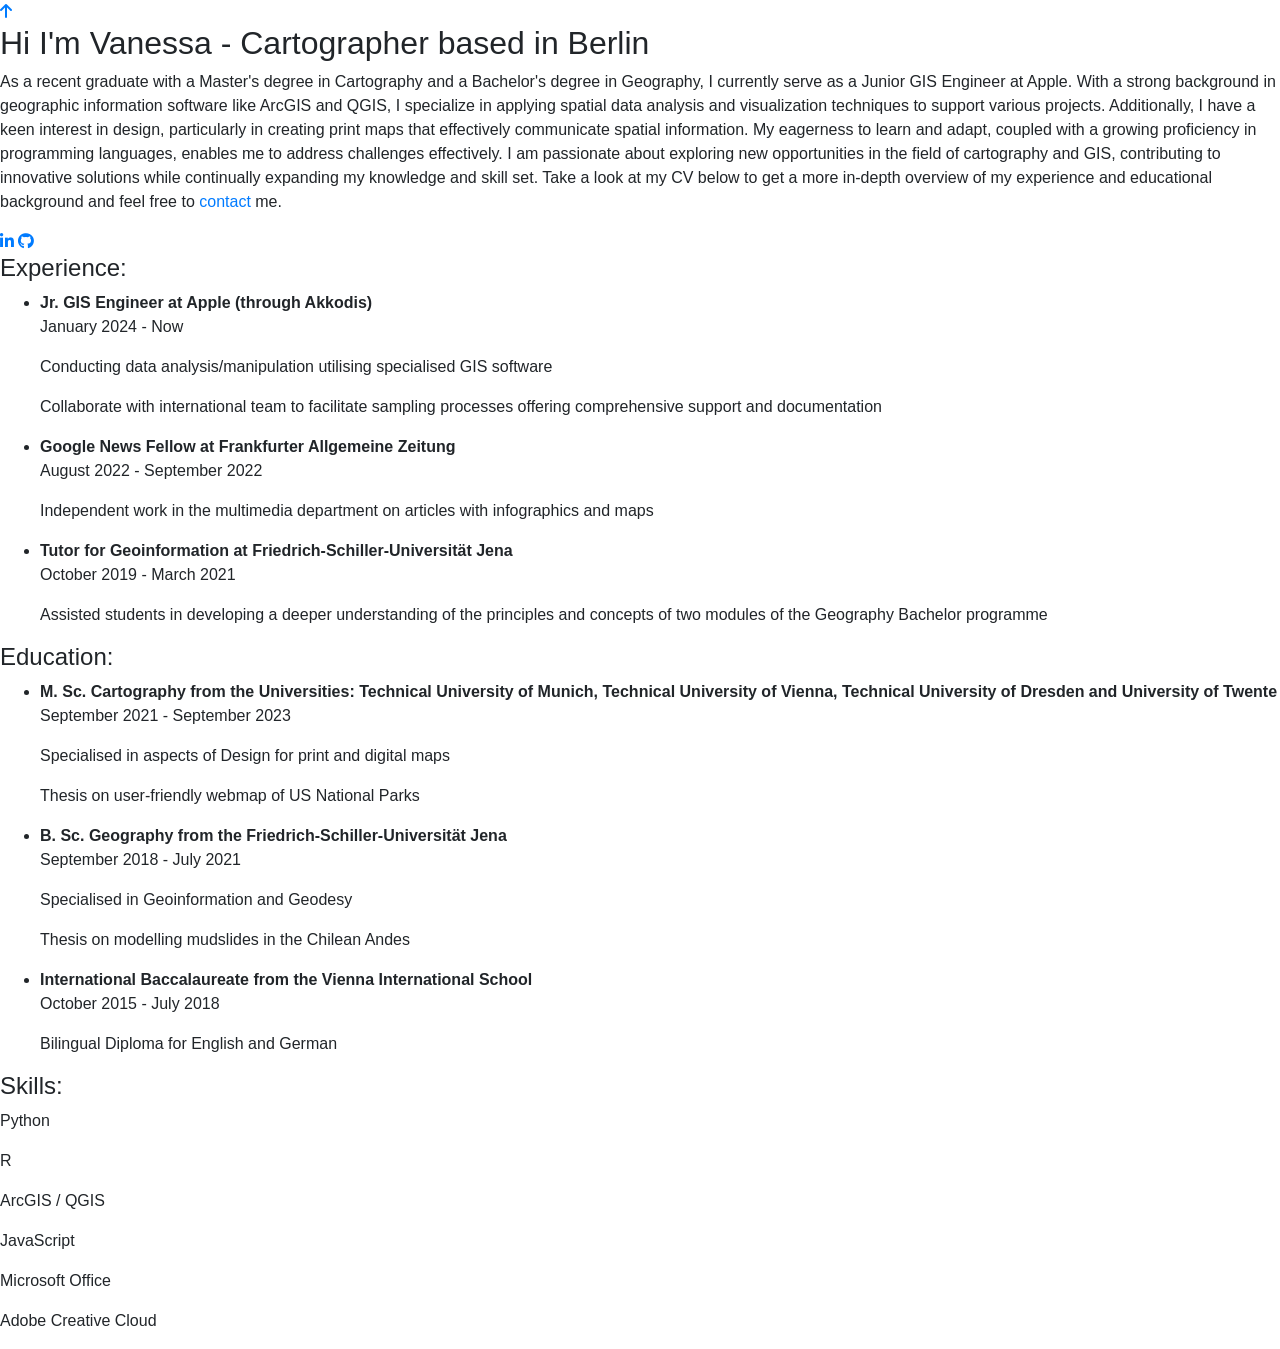
==== about.html @ c9ac45af "Update about.html" ====
<!DOCTYPE html>
<html>
<head>
    <meta charset="UTF-8">
    <meta name="viewport" content="width=device-width, initial-scale=1.0">
    <title>About Page</title>
    <link rel="stylesheet" href="style.css">
    <link rel="stylesheet" href="https://cdnjs.cloudflare.com/ajax/libs/font-awesome/6.0.0-beta3/css/all.min.css">
</head>
  
<body>
    <div class="background-image"></div>
  <div id="navbar-placeholder"></div>
  <a id="back-to-top-btn" href="#top"><i class="fas fa-arrow-up"></i></a>
  <div class="banner">
    <h2>Hi I'm Vanessa - Cartographer based in Berlin</h2>
    <p>As a recent graduate with a Master's degree in Cartography and a Bachelor's degree in Geography, I currently serve as a Junior GIS Engineer at Apple. With a strong background in geographic information software like ArcGIS and QGIS, I specialize in applying spatial data analysis and visualization techniques to support various projects. Additionally, I have a keen interest in design, particularly in creating print maps that effectively communicate spatial information. My eagerness to learn and adapt, coupled with a growing proficiency in programming languages, enables me to address challenges effectively. I am passionate about exploring new opportunities in the field of cartography and GIS, contributing to innovative solutions while continually expanding my knowledge and skill set. Take a look at my CV below to get a more in-depth overview of my experience and educational background and feel free to <a href="contact.html">contact</a> me.</p>
        <div class="social-icons">
            <a href="https://www.linkedin.com/in/vanessa-henkes-365240237" target="_blank"><i class="fa-brands fa-linkedin-in"></i></a>
            <a href="https://github.com/VnssHks" target="_blank"><i class="fab fa-github"></i></a>
          </div>
  </div>
  

  <div class="cv-section">
    <div class="cv-section">
        <div class="cv-entry">
          <div class="flex-container">
            <div class="flex-item experience">
              <h4>Experience:</h4>
              <ul>
                <li>
                  <strong>Jr. GIS Engineer at Apple (through Akkodis)</strong>
                  <p class="cv-date">January 2024 - Now</p>
                  <p>Conducting data analysis/manipulation utilising specialised GIS software</p>
                  <p>Collaborate with international team to facilitate sampling processes offering comprehensive support and documentation</p>
                </li>
                <li>
                  <strong>Google News Fellow at Frankfurter Allgemeine Zeitung</strong>
                  <p class="cv-date">August 2022 - September 2022</p>
                  <p>Independent work in the multimedia department on articles with infographics and maps</p>
                </li>
                <li>
                  <strong>Tutor for Geoinformation at Friedrich-Schiller-Universität Jena</strong>
                  <p class="cv-date">October 2019 - March 2021</p>
                  <p>Assisted students in developing a deeper understanding of the principles and concepts of two modules of the Geography Bachelor programme</p>
                </li>
              </ul>
            </div>
            <div class="flex-item education">
              <h4>Education:</h4>
              <ul>
                <li>
                    <strong>M. Sc. Cartography from the Universities: Technical University of Munich, Technical University of Vienna, Technical University of Dresden and University of Twente</strong>
                    <p class="cv-date">September 2021 - September 2023</p>
                    <p>Specialised in aspects of Design for print and digital maps</p>
                    <p>Thesis on user-friendly webmap of US National Parks</p>
                  </li>
                <li>
                    <strong>B. Sc. Geography from the Friedrich-Schiller-Universität Jena</strong>
                    <p class="cv-date">September 2018 - July 2021</p>
                    <p>Specialised in Geoinformation and Geodesy</p>
                    <p>Thesis on modelling mudslides in the Chilean Andes</p>
                  </li>
                <li>
                    <strong>International Baccalaureate from the Vienna International School</strong>
                    <p class="cv-date">October 2015 - July 2018</p>
                    <p>Bilingual Diploma for English and German</p>
                  </li>
              </ul>
            </div>
            <div class="flex-item skills">
                <div class="skills-box">
                  <h4>Skills:</h4>
                  <div class="skills-container">
                    <div class="skill">
                      <p>Python</p>
                      <div class="skill-bar">
                        <div class="skill-level-wrapper">
                          <div class="skill-level" style="width: 75%;"></div>
                        </div>
                      </div>
                    </div>
                    <div class="skill">
                      <p>R</p>
                      <div class="skill-bar">
                        <div class="skill-level-wrapper">
                          <div class="skill-level" style="width: 65%;"></div>
                        </div>
                      </div>
                    </div>
                    <div class="skill">
                      <p>ArcGIS / QGIS</p>
                      <div class="skill-bar">
                        <div class="skill-level-wrapper">
                          <div class="skill-level" style="width: 90%;"></div>
                        </div>
                      </div>
                    </div>
                    <div class="skill">
                      <p>JavaScript</p>
                      <div class="skill-bar">
                        <div class="skill-level-wrapper">
                          <div class="skill-level" style="width: 70%;"></div>
                        </div>
                      </div>
                    </div>
                    <div class="skill">
                      <p>Microsoft Office</p>
                      <div class="skill-bar">
                        <div class="skill-level-wrapper">
                          <div class="skill-level" style="width: 100%;"></div>
                        </div>
                      </div>
                    </div>
                    <div class="skill">
                      <p>Adobe Creative Cloud</p>
                      <div class="skill-bar">
                        <div class="skill-level-wrapper">
                          <div class="skill-level" style="width: 80%;"></div>
                        </div>
                      </div>
                    </div>
                  </div>
                </div>
              </div>
        </div>
      </div>
    </div>
  </div>
  
  <div id="footer-placeholder"></div>

  <script src="navbar.js"></script>
  <script src="footer.js"></script>
  <script src="functions.js"></script>
<link rel="stylesheet" href="https://stackpath.bootstrapcdn.com/bootstrap/4.5.2/css/bootstrap.min.css">

<script src="https://code.jquery.com/jquery-3.5.1.slim.min.js"></script>
<script src="https://cdn.jsdelivr.net/npm/@popperjs/core@2.9.2/dist/umd/popper.min.js"></script>
<script src="https://stackpath.bootstrapcdn.com/bootstrap/4.5.2/js/bootstrap.min.js"></script>
</body>
</html>
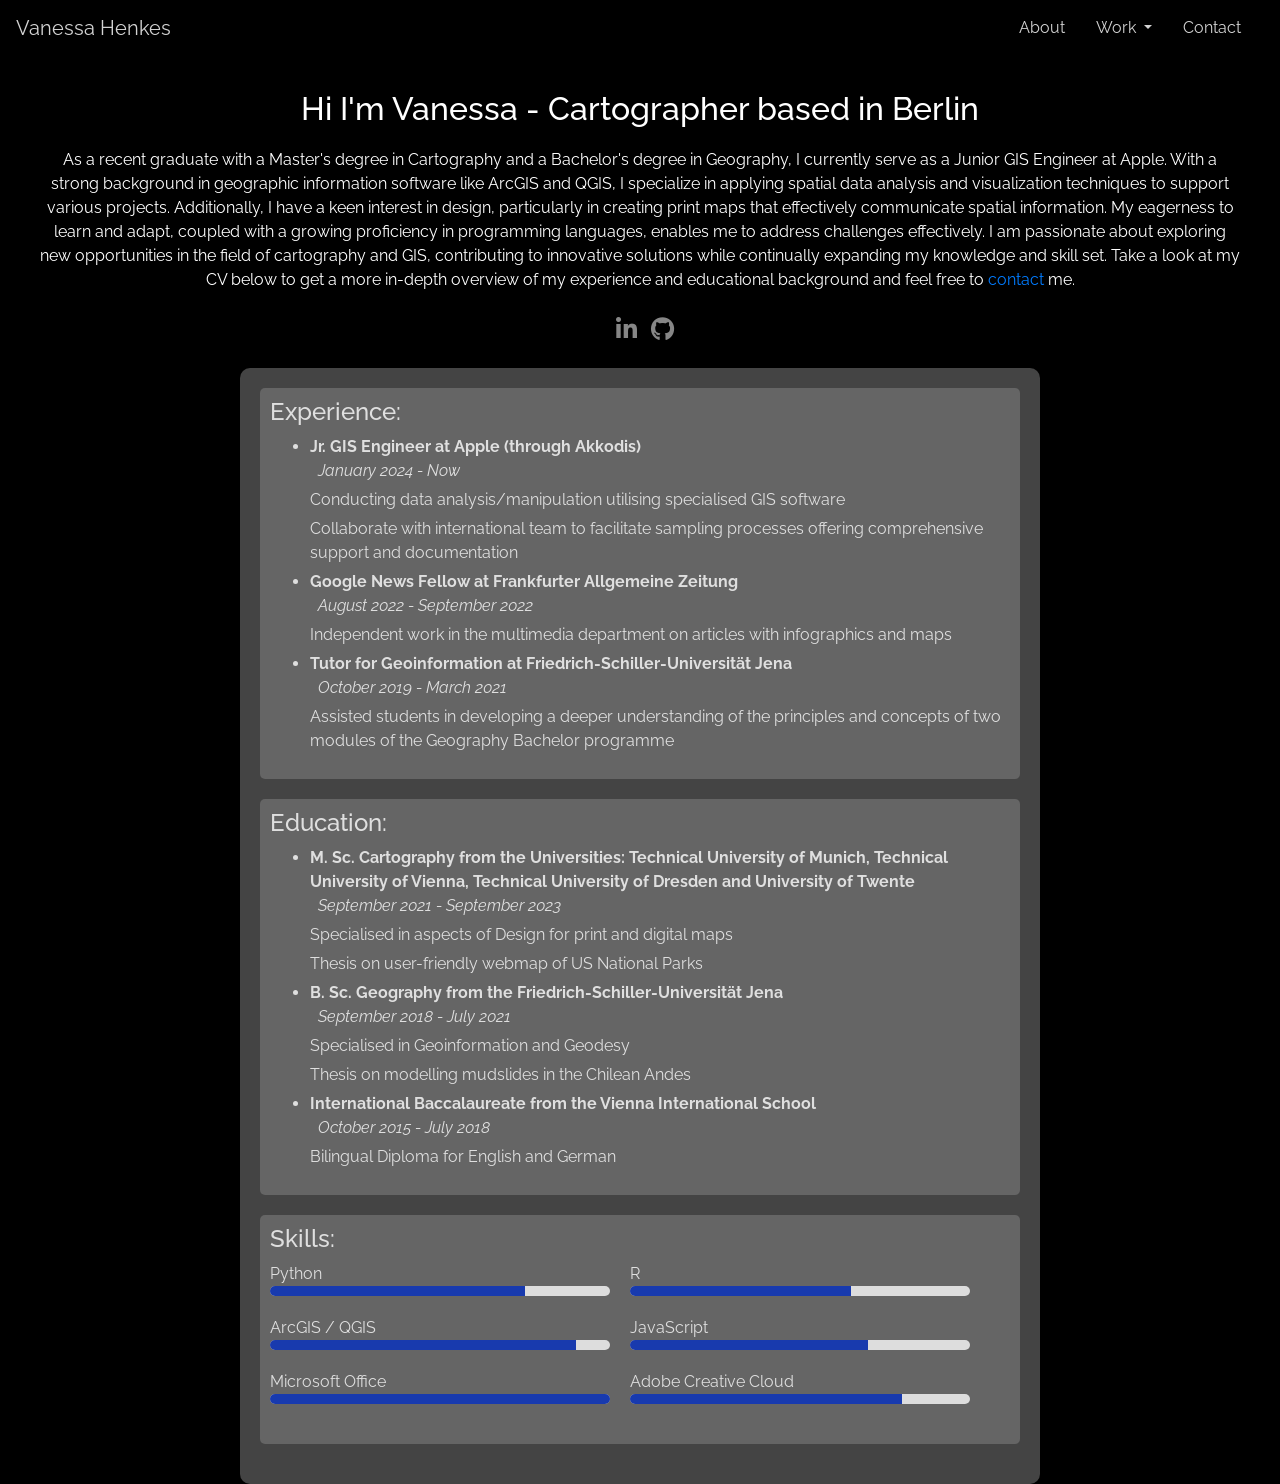
==== commit 234cc8b8: "Update about.html" ====
--- a/about.html
+++ b/about.html
@@ -6,6 +6,9 @@
     <title>About Page</title>
     <link rel="stylesheet" href="style.css">
     <link rel="stylesheet" href="https://cdnjs.cloudflare.com/ajax/libs/font-awesome/6.0.0-beta3/css/all.min.css">
+    <link rel="preconnect" href="https://fonts.googleapis.com">
+    <link rel="preconnect" href="https://fonts.gstatic.com" crossorigin>
+    <link href="https://fonts.googleapis.com/css2?family=Raleway:ital,wght@0,100..900;1,100..900&display=swap" rel="stylesheet">
 </head>
   
 <body>
--- a/style.css
+++ b/style.css
@@ -0,0 +1,209 @@
+body{
+  background-color: #000000;
+}
+.banner {
+    background-color: rgb(0, 0, 0);
+    padding: 20px; 
+    text-align: center;
+    margin-top: 50px;
+    color: #fff;
+    font-family: 'Raleway', sans-serif;
+
+  }
+  
+  .banner h2 {
+    margin: 20px;
+    position: relative;
+    z-index: 1;
+    font-family: 'Raleway', sans-serif;
+
+  }
+  .banner p{
+    margin: 20px;
+    font-family: 'Raleway', sans-serif;
+
+  }
+  .social-icons a {
+    color: #868686; 
+    font-size: 24px; 
+    margin-left: 10px;
+    position: relative;
+    z-index: 2;
+  }
+
+  #back-to-top-btn {
+    display: none; 
+    justify-content: center; 
+    align-items: center; 
+    position: fixed;
+    bottom: 20px;
+    right: 20px;
+    width: 38px; 
+    height: 38px; 
+    padding: 10px;
+    background-color: #515151; 
+    color: #000000; 
+    border-radius: 50%; 
+    text-decoration: none;
+  }
+  
+  #back-to-top-btn:hover {
+    background-color: #8f8f8fe3; 
+    color: #000000;
+  }
+  #back-to-top-btn i {
+    position: absolute;
+    top: 50%;
+    left: 50%;
+    transform: translate(-50%, -50%); 
+    font-size: 20px;
+  }
+  
+
+.cv-section {
+    background-color: #000000;
+  }
+  
+  .cv-header {
+    text-align: center;
+  }
+  
+  .cv-entry {
+    background-color: #444444;
+    padding: 20px;
+    border-radius: 10px;
+    max-width: 800px; 
+    margin: 0 auto; 
+  }
+
+  .cv-date{
+    margin-left: 8px;
+    font-style: italic;
+  }
+  
+  .cv-content {
+    margin-bottom: 20px;
+  }
+  
+  .cv-entry h3 {
+    font-size: 24px;
+    margin-bottom: 10px;
+  }
+
+ .cv-header {
+    text-align: center;
+ }
+  
+ .flex-container {
+    display: flex;
+    flex-wrap: wrap;
+  }
+  
+ 
+  .flex-item {
+    flex-basis: 100%;
+    margin-bottom: 20px;
+  }
+  
+  .flex-item:not(:last-child) {
+    margin-bottom: 20px;
+  }
+  
+  .experience,
+  .education,
+  .skills {
+    background-color: #656565;
+    padding: 10px;
+    border-radius: 5px;
+    color: #dfdfdf;
+    font-family: 'Raleway', sans-serif;
+
+  }
+
+  .flex-item p {
+    margin-bottom: 5px;
+    font-family: 'Raleway', sans-serif;
+
+  }
+
+  
+  .skills-box {
+    margin-bottom: 10px;
+  }
+  
+  .skills-container {
+    display: flex;
+    flex-wrap: wrap;
+  }
+  
+  .skill {
+    flex-basis: calc(50% - 10px);
+  }
+  
+  .skill p {
+    margin: 0;
+    font-family: 'Raleway', sans-serif;
+
+  }
+  
+  .skill-bar {
+    background-color: #ddd;
+    height: 10px;
+    border-radius: 5px;
+    overflow: hidden;
+    margin-right: 20px;
+    margin-bottom: 20px;
+  }
+  
+  .skill-level-wrapper {
+    height: 100%;
+  }
+  
+  .skill-level {
+    height: 100%;
+    width: 100%;
+    background-color: #0027a9e3; 
+    transform-origin: left;
+    transition: transform 0.5s ease;
+  }
+  
+  .skill-level[data-width="80"] {
+    transform: scaleX(0.8);
+  }
+  
+  .skill-level[data-width="70"] {
+    transform: scaleX(0.7);
+  }
+  
+  body {
+    background-image: url('images/svg.svg');
+    background-size: cover; 
+    background-position: center;
+    background-repeat: no-repeat;
+    font-family: 'Raleway', sans-serif;
+
+  }
+  
+  .impressum-container {
+    margin-bottom: 20px; 
+  }
+  .impressum-container p {
+    margin: 5px 0; 
+    line-height: 1;
+    font-family: 'Raleway', sans-serif;
+
+  }
+  
+  .footer {
+    background-color: #000000;
+    color: #868686;
+    padding: 10px 0; 
+    font-family: 'Raleway', sans-serif;
+
+  }
+  .copyright p {
+    margin: 3px 0;
+    font-family: 'Raleway', sans-serif;
+
+  }
+  
